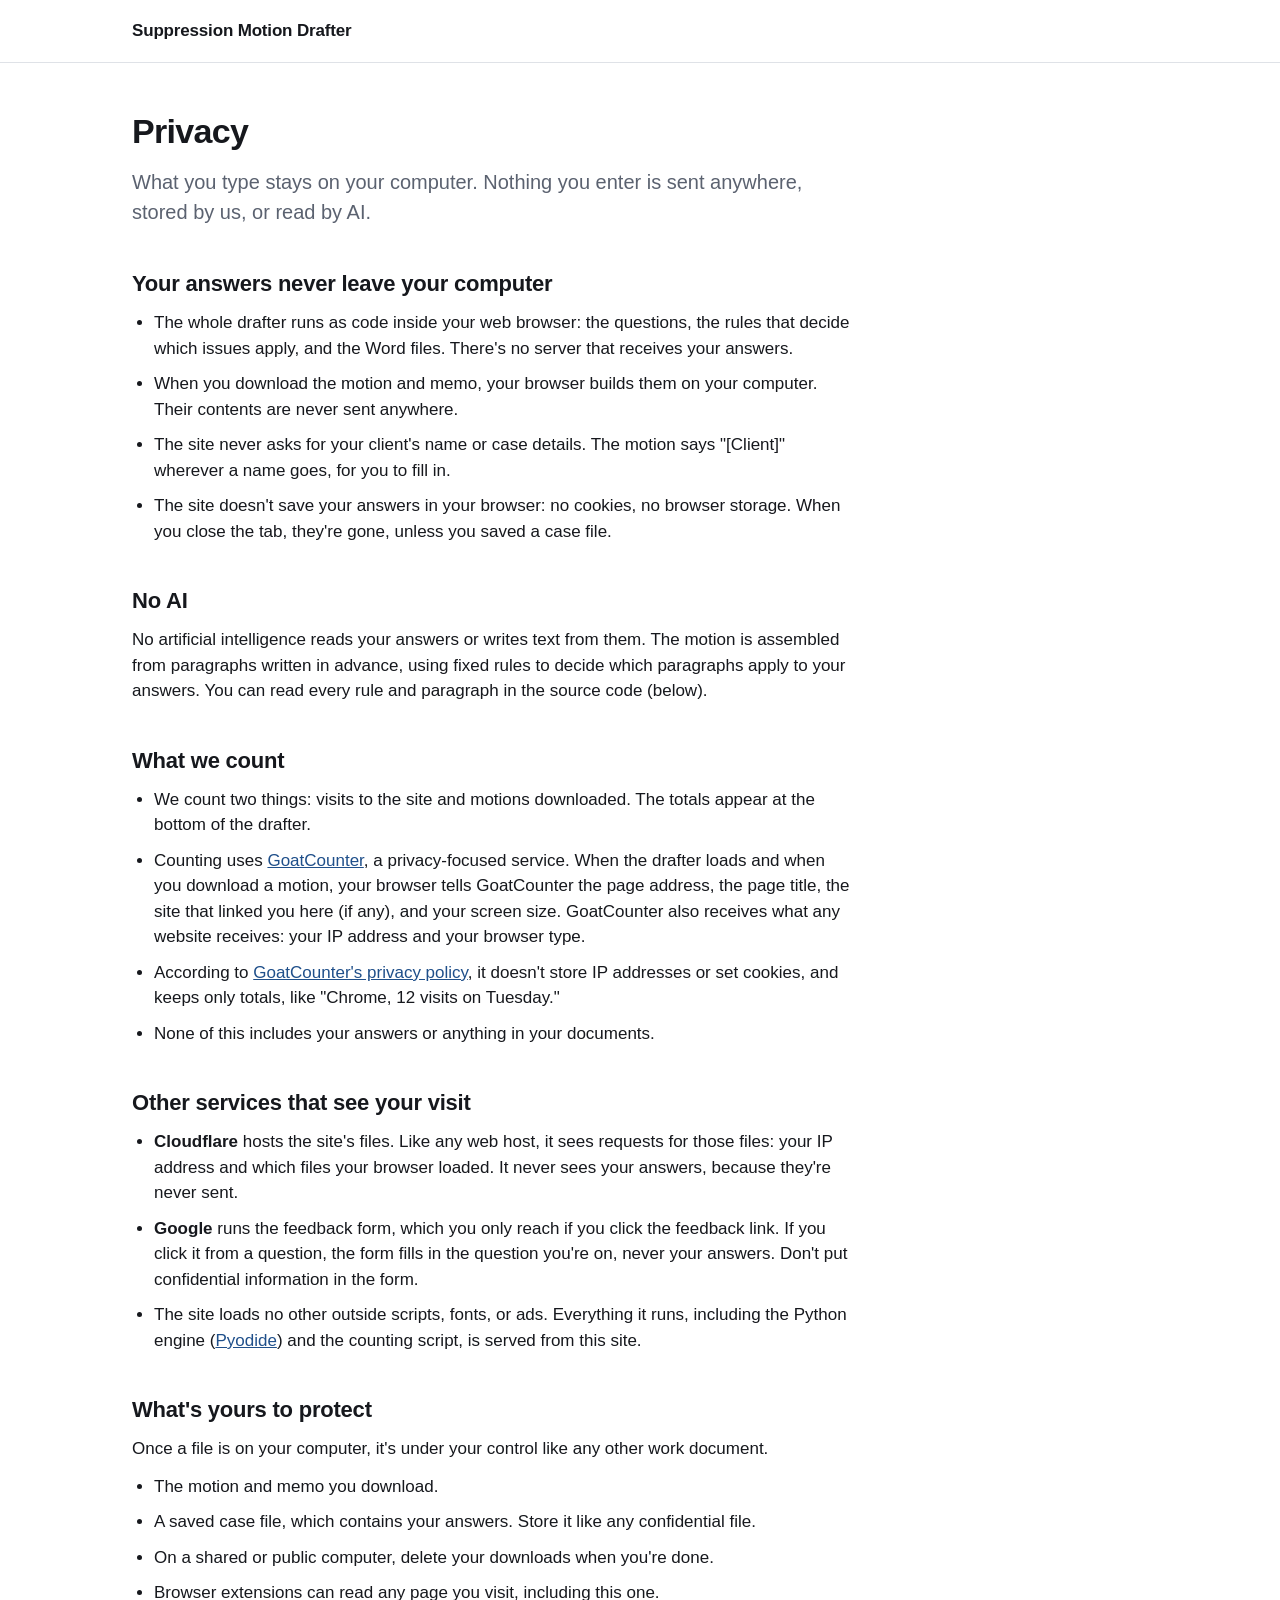
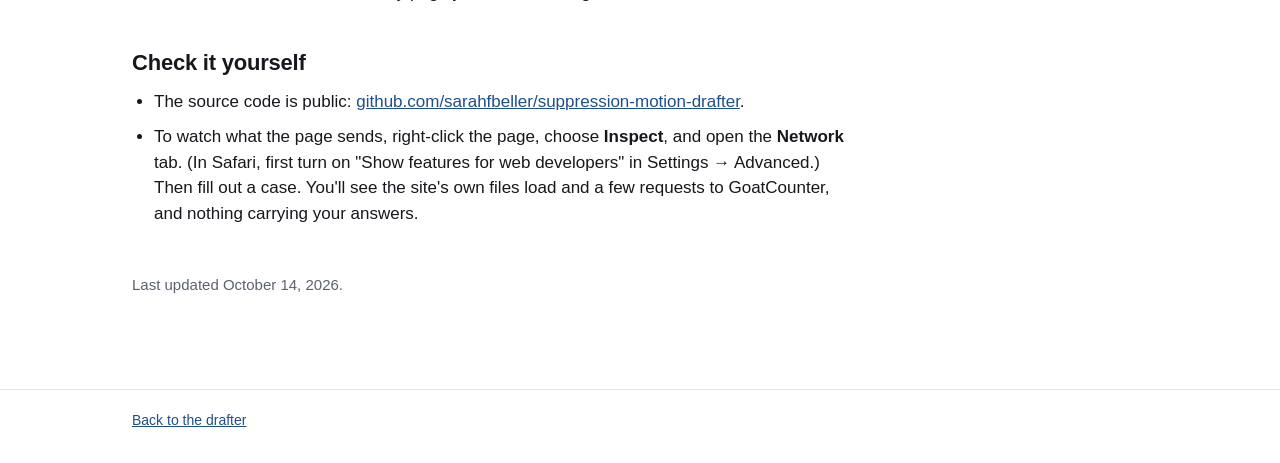
==== app/privacy.html @ d68b254c "added GoatCounter connection and privacy page" ====
<!doctype html>
<html lang="en">
<head>
<meta charset="utf-8">
<meta name="viewport" content="width=device-width, initial-scale=1">
<title>Privacy · Suppression Motion Drafter</title>
<meta name="description" content="How the Suppression Motion Drafter keeps your client's information on your computer.">
<link rel="stylesheet" href="style.css?v=__BUILD__">
</head>
<body>
<header class="top">
  <div class="top-inner">
    <a class="brand" href="./">Suppression Motion Drafter</a>
  </div>
</header>

<main>
<div class="prose">
  <h1>Privacy</h1>
  <p class="lede">What you type stays on your computer. Nothing you enter is sent anywhere, stored by us, or read by AI.</p>

  <h2>Your answers never leave your computer</h2>
  <ul>
    <li>The whole drafter runs as code inside your web browser: the questions, the rules that decide which issues apply, and the Word files. There's no server that receives your answers.</li>
    <li>When you download the motion and memo, your browser builds them on your computer. Their contents are never sent anywhere.</li>
    <li>The site never asks for your client's name or case details. The motion says "[Client]" wherever a name goes, for you to fill in.</li>
    <li>The site doesn't save your answers in your browser: no cookies, no browser storage. When you close the tab, they're gone, unless you saved a case file.</li>
  </ul>

  <h2>No AI</h2>
  <p>No artificial intelligence reads your answers or writes text from them. The motion is assembled from paragraphs written in advance, using fixed rules to decide which paragraphs apply to your answers. You can read every rule and paragraph in the source code (below).</p>

  <h2>What we count</h2>
  <ul>
    <li>We count two things: visits to the site and motions downloaded. The totals appear at the bottom of the drafter.</li>
    <li>Counting uses <a href="https://www.goatcounter.com">GoatCounter</a>, a privacy-focused service. When the drafter loads and when you download a motion, your browser tells GoatCounter the page address, the page title, the site that linked you here (if any), and your screen size. GoatCounter also receives what any website receives: your IP address and your browser type.</li>
    <li>According to <a href="https://www.goatcounter.com/help/privacy">GoatCounter's privacy policy</a>, it doesn't store IP addresses or set cookies, and keeps only totals, like "Chrome, 12 visits on Tuesday."</li>
    <li>None of this includes your answers or anything in your documents.</li>
  </ul>

  <h2>Other services that see your visit</h2>
  <ul>
    <li><strong>Cloudflare</strong> hosts the site's files. Like any web host, it sees requests for those files: your IP address and which files your browser loaded. It never sees your answers, because they're never sent.</li>
    <li><strong>Google</strong> runs the feedback form, which you only reach if you click the feedback link. If you click it from a question, the form fills in the question you're on, never your answers. Don't put confidential information in the form.</li>
    <li>The site loads no other outside scripts, fonts, or ads. Everything it runs, including the Python engine (<a href="https://pyodide.org">Pyodide</a>) and the counting script, is served from this site.</li>
  </ul>

  <h2>What's yours to protect</h2>
  <p>Once a file is on your computer, it's under your control like any other work document.</p>
  <ul>
    <li>The motion and memo you download.</li>
    <li>A saved case file, which contains your answers. Store it like any confidential file.</li>
    <li>On a shared or public computer, delete your downloads when you're done.</li>
    <li>Browser extensions can read any page you visit, including this one.</li>
  </ul>

  <h2>Check it yourself</h2>
  <ul>
    <li>The source code is public: <a href="https://github.com/sarahfbeller/suppression-motion-drafter">github.com/sarahfbeller/suppression-motion-drafter</a>.</li>
    <li>To watch what the page sends, right-click the page, choose <strong>Inspect</strong>, and open the <strong>Network</strong> tab. (In Safari, first turn on "Show features for web developers" in Settings → Advanced.) Then fill out a case. You'll see the site's own files load and a few requests to GoatCounter, and nothing carrying your answers.</li>
  </ul>

  <p class="small">Last updated October 14, 2026.</p>
</div>
</main>

<footer class="foot">
  <div class="foot-inner">
    <span><a href="./">Back to the drafter</a></span>
  </div>
</footer>
</body>
</html>
---- app/style.css ----
:root {
  --ink: #16181d;
  --muted: #5b6270;
  --faint: #8a909c;
  --line: #dfe2e7;
  --line-strong: #b9bec7;
  --bg: #ffffff;
  --panel: #f6f7f9;
  --accent: #1f4f8a;
  --accent-hover: #193f70;
  --accent-ink: #ffffff;
  --accent-soft: #eef3fa;
  --accent-disabled: #a9b6c8;
  --focus: #f5c518;
  --error: #b42318;
}
* { box-sizing: border-box; }
html, body { margin: 0; }
body {
  background: var(--bg); color: var(--ink);
  font: 17px/1.5 -apple-system, BlinkMacSystemFont, "Segoe UI", Roboto, "Helvetica Neue", Arial, sans-serif;
  -webkit-font-smoothing: antialiased;
}
a { color: var(--accent); }
button { font: inherit; }
.hidden { display: none !important; }
.sr-only { position: absolute; width: 1px; height: 1px; overflow: hidden; clip: rect(0 0 0 0); white-space: nowrap; }

/* Header */
.top { border-bottom: 1px solid var(--line); }
.top-inner { max-width: 1080px; margin: 0 auto; padding: 18px 32px; display: flex; align-items: center; justify-content: space-between; }
.brand { font-weight: 650; letter-spacing: -.01em; color: var(--ink); text-decoration: none; }
.linkish { background: none; border: 0; padding: 0; color: var(--accent); cursor: pointer; text-decoration: underline; text-underline-offset: 3px; font-size: 15px; }

main { max-width: 1080px; margin: 0 auto; padding: 48px 32px 80px; }

/* Text */
h1 { font-size: 34px; line-height: 1.2; letter-spacing: -.02em; margin: 0 0 16px; font-weight: 700; }
.lede { font-size: 20px; color: var(--muted); margin: 0 0 32px; }
.lede.small-lede { font-size: 18px; }
.small { font-size: 15px; color: var(--muted); }
.status { font-size: 15px; color: var(--muted); min-height: 1.5em; margin-top: 16px; }
.status.error { color: var(--error); }

/* First screen */
.start { max-width: 680px; }
.notice { border-left: 4px solid var(--line-strong); padding: 2px 0 2px 18px; margin: 0 0 20px; }
.notice strong { display: block; margin-bottom: 2px; }
.notice p { margin: 0; color: var(--muted); }
.actions { display: flex; align-items: center; gap: 24px; margin-top: 36px; }

/* Buttons */
.btn { display: inline-flex; align-items: center; gap: 8px; border-radius: 6px; padding: 11px 22px; border: 1px solid transparent; cursor: pointer; font-weight: 600; transition: background .12s, border-color .12s; }
.btn-primary { background: var(--accent); color: var(--accent-ink); }
.btn-primary:hover { background: var(--accent-hover); }
.btn-primary:disabled { background: var(--accent-disabled); cursor: not-allowed; }
.btn-secondary { background: var(--bg); color: var(--ink); border-color: var(--line-strong); }
.btn-secondary:hover { background: var(--panel); }
.btn-secondary:disabled { color: var(--faint); cursor: not-allowed; }
.btn:focus-visible, .opt:focus-within, .linkish:focus-visible, .text-answer:focus-visible { outline: 3px solid var(--focus); outline-offset: 2px; }

/* Question screen */
.qgrid { display: grid; grid-template-columns: minmax(0, 1fr) 280px; gap: 72px; align-items: start; }
.qmain { max-width: 640px; }
.q-title { font-size: 28px; line-height: 1.25; letter-spacing: -.015em; margin: 0 0 24px; font-weight: 650; }
.q-hint { color: var(--muted); margin: -12px 0 24px; }
.opts { display: grid; gap: 10px; margin: 0; padding: 0; border: 0; min-width: 0; }
.opt { display: flex; align-items: flex-start; gap: 14px; padding: 14px 16px; border: 1px solid var(--line); border-radius: 8px; cursor: pointer; transition: border-color .12s, background .12s; position: relative; }
.opt:hover { border-color: var(--line-strong); background: var(--panel); }
.opt.on { border-color: var(--accent); background: var(--accent-soft); }
.opt input { position: absolute; opacity: 0; pointer-events: none; }
.mark { flex: none; width: 20px; height: 20px; margin-top: 2px; border: 2px solid var(--line-strong); background: var(--bg); display: grid; place-items: center; transition: border-color .12s, background .12s; }
.radio .mark { border-radius: 50%; }
.check .mark { border-radius: 4px; }
.opt.on .mark { border-color: var(--accent); background: var(--accent); }
.radio .opt.on .mark::after { content: ""; width: 8px; height: 8px; border-radius: 50%; background: #fff; }
.check .opt.on .mark::after { content: ""; width: 10px; height: 5px; border: 2px solid #fff; border-top: 0; border-right: 0; transform: translateY(-1px) rotate(-45deg); }
.text-answer { width: 100%; font: inherit; padding: 12px 14px; border: 1px solid var(--line-strong); border-radius: 8px; }
.qnav { display: flex; gap: 12px; margin-top: 36px; }

/* Step list */
.steps { border-top: 3px solid var(--accent); padding-top: 16px; position: sticky; top: 24px; }
.steps-title { font-size: 14px; font-weight: 600; color: var(--muted); text-transform: uppercase; letter-spacing: .06em; margin-bottom: 14px; }
.steps ol { list-style: none; margin: 0; padding: 0; position: relative; }
.steps ol::before { content: ""; position: absolute; left: 12px; top: 14px; bottom: 14px; width: 2px; background: var(--line); }
.steps li { position: relative; display: flex; align-items: center; gap: 14px; padding: 9px 0; font-size: 16px; }
.dot { position: relative; z-index: 1; flex: none; width: 26px; height: 26px; border-radius: 50%; border: 2px solid var(--line-strong); background: var(--bg); display: grid; place-items: center; font-size: 13px; font-weight: 650; color: var(--muted); }
.steps li.done .dot { border-color: var(--accent); color: var(--accent); }
.steps li.current .dot { border-color: var(--ink); background: var(--ink); color: #fff; }
.steps li.current .name { font-weight: 650; }
.steps li.todo .name { color: var(--muted); }
.steps li.done .name { background: none; border: 0; padding: 0; font: inherit; text-align: left; color: var(--accent); cursor: pointer; text-decoration: underline; text-underline-offset: 3px; text-decoration-color: rgba(31, 79, 138, .35); }
.steps li.done .name:hover { text-decoration-color: currentColor; }

/* Review */
.review { max-width: 760px; }
.rv-phase { font-size: 20px; margin: 40px 0 8px; font-weight: 650; }
.rv { border-top: 1px solid var(--line); }
.rv-row { display: grid; grid-template-columns: 1fr 1fr auto; gap: 24px; padding: 14px 0; border-bottom: 1px solid var(--line); }
.rv-q { color: var(--muted); font-size: 15px; }
.rv-a { font-size: 16px; }
.rv-a ul { margin: 0; padding-left: 18px; }
.none { color: var(--muted); }

/* Privacy page */
.prose { max-width: 720px; }
.prose h2 { font-size: 22px; letter-spacing: -.01em; margin: 40px 0 10px; font-weight: 650; }
.prose ul { margin: 0; padding-left: 22px; }
.prose li { margin-bottom: 10px; }
.prose p { margin: 0 0 12px; }
.prose .small { margin-top: 48px; }

/* Footer */
.foot { border-top: 1px solid var(--line); }
.foot-inner { max-width: 1080px; margin: 0 auto; padding: 20px 32px 32px; font-size: 14px; color: var(--muted); display: flex; flex-wrap: wrap; align-items: baseline; gap: 4px 0; }
.foot-count { margin-left: auto; padding-left: 24px; color: var(--faint); }
.foot-count b { color: var(--muted); font-weight: 600; }
.foot-sep { margin: 0 12px; color: var(--faint); }

/* Done */
.done-wrap { max-width: 760px; }
.downloads { display: flex; gap: 12px; margin: 28px 0 16px; }
.done-links { display: flex; gap: 24px; margin-top: 40px; }
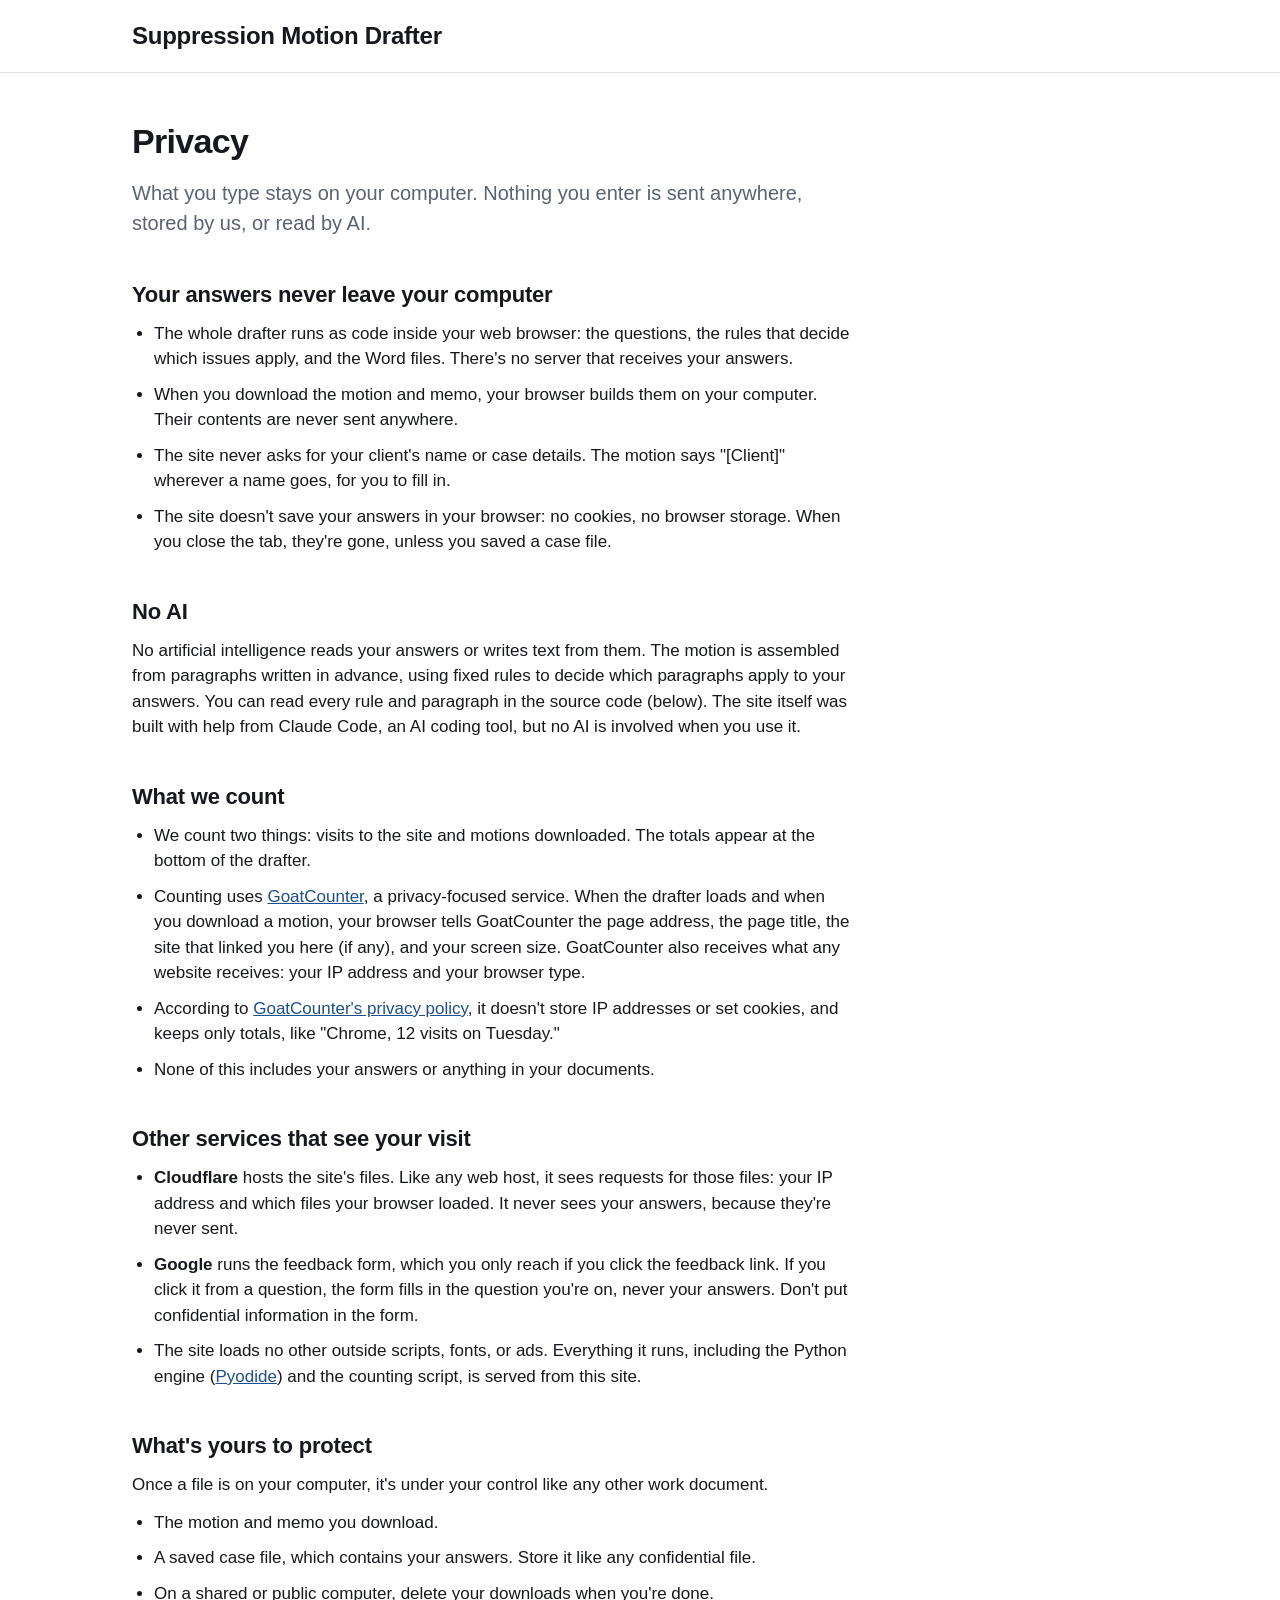
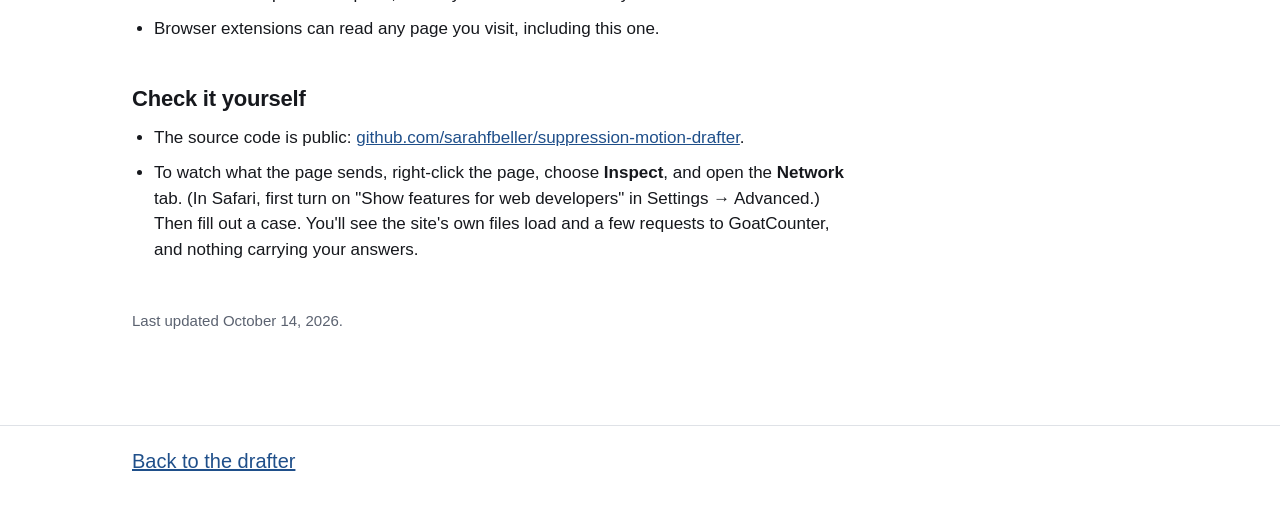
==== commit 91f0cd32: "site main page edits" ====
--- a/app/privacy.html
+++ b/app/privacy.html
@@ -28,7 +28,7 @@
   </ul>
 
   <h2>No AI</h2>
-  <p>No artificial intelligence reads your answers or writes text from them. The motion is assembled from paragraphs written in advance, using fixed rules to decide which paragraphs apply to your answers. You can read every rule and paragraph in the source code (below).</p>
+  <p>No artificial intelligence reads your answers or writes text from them. The motion is assembled from paragraphs written in advance, using fixed rules to decide which paragraphs apply to your answers. You can read every rule and paragraph in the source code (below). The site itself was built with help from Claude Code, an AI coding tool, but no AI is involved when you use it.</p>
 
   <h2>What we count</h2>
   <ul>
--- a/app/style.css
+++ b/app/style.css
@@ -29,7 +29,7 @@
 /* Header */
 .top { border-bottom: 1px solid var(--line); }
 .top-inner { max-width: 1080px; margin: 0 auto; padding: 18px 32px; display: flex; align-items: center; justify-content: space-between; }
-.brand { font-weight: 650; letter-spacing: -.01em; color: var(--ink); text-decoration: none; }
+.brand { font-size: 24px; font-weight: 650; letter-spacing: -.01em; color: var(--ink); text-decoration: none; }
 .linkish { background: none; border: 0; padding: 0; color: var(--accent); cursor: pointer; text-decoration: underline; text-underline-offset: 3px; font-size: 15px; }
 
 main { max-width: 1080px; margin: 0 auto; padding: 48px 32px 80px; }
@@ -112,8 +112,8 @@
 
 /* Footer */
 .foot { border-top: 1px solid var(--line); }
-.foot-inner { max-width: 1080px; margin: 0 auto; padding: 20px 32px 32px; font-size: 14px; color: var(--muted); display: flex; flex-wrap: wrap; align-items: baseline; gap: 4px 0; }
-.foot-count { margin-left: auto; padding-left: 24px; color: var(--faint); }
+.foot-inner { max-width: 1080px; margin: 0 auto; padding: 20px 32px 32px; font-size: 20px; color: var(--muted); display: flex; flex-wrap: wrap; align-items: baseline; gap: 4px 0; }
+.foot-count { margin-left: auto; padding-left: 24px; font-size: 16px; color: var(--faint); }
 .foot-count b { color: var(--muted); font-weight: 600; }
 .foot-sep { margin: 0 12px; color: var(--faint); }
 
